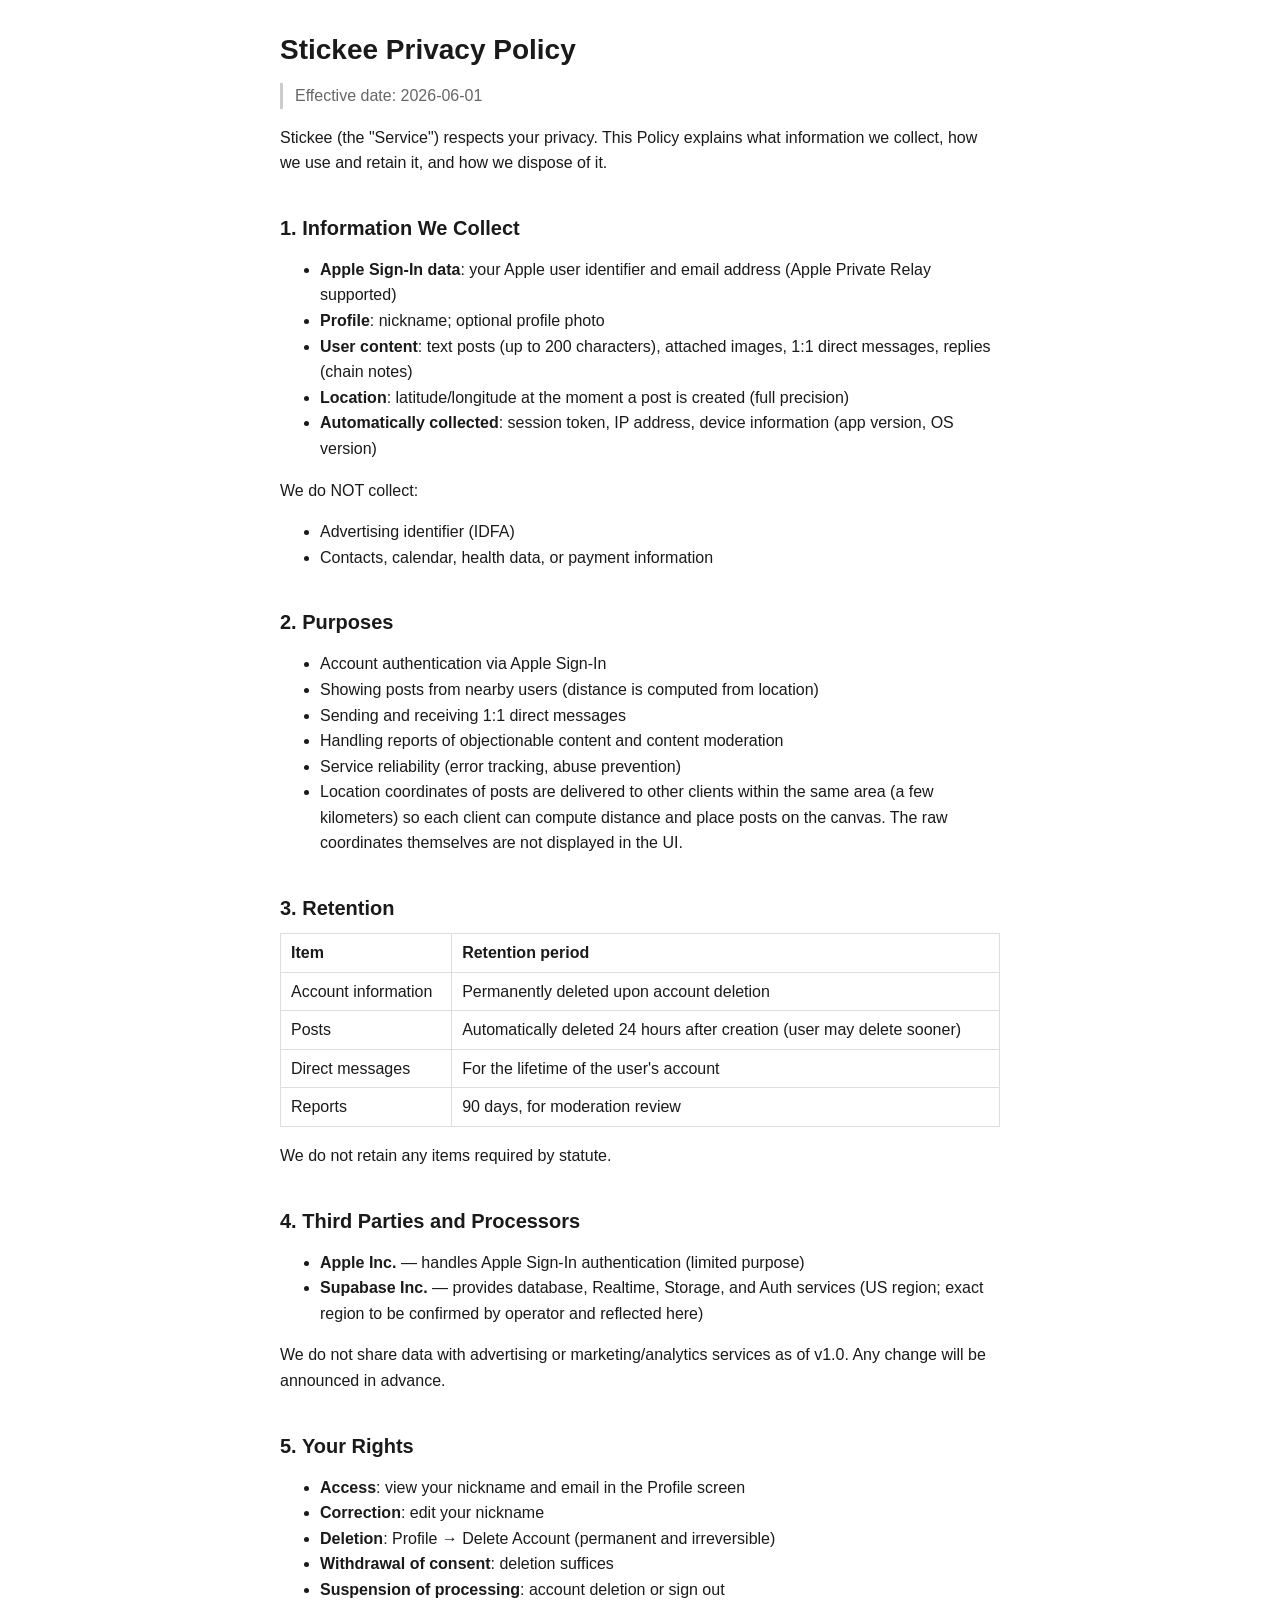
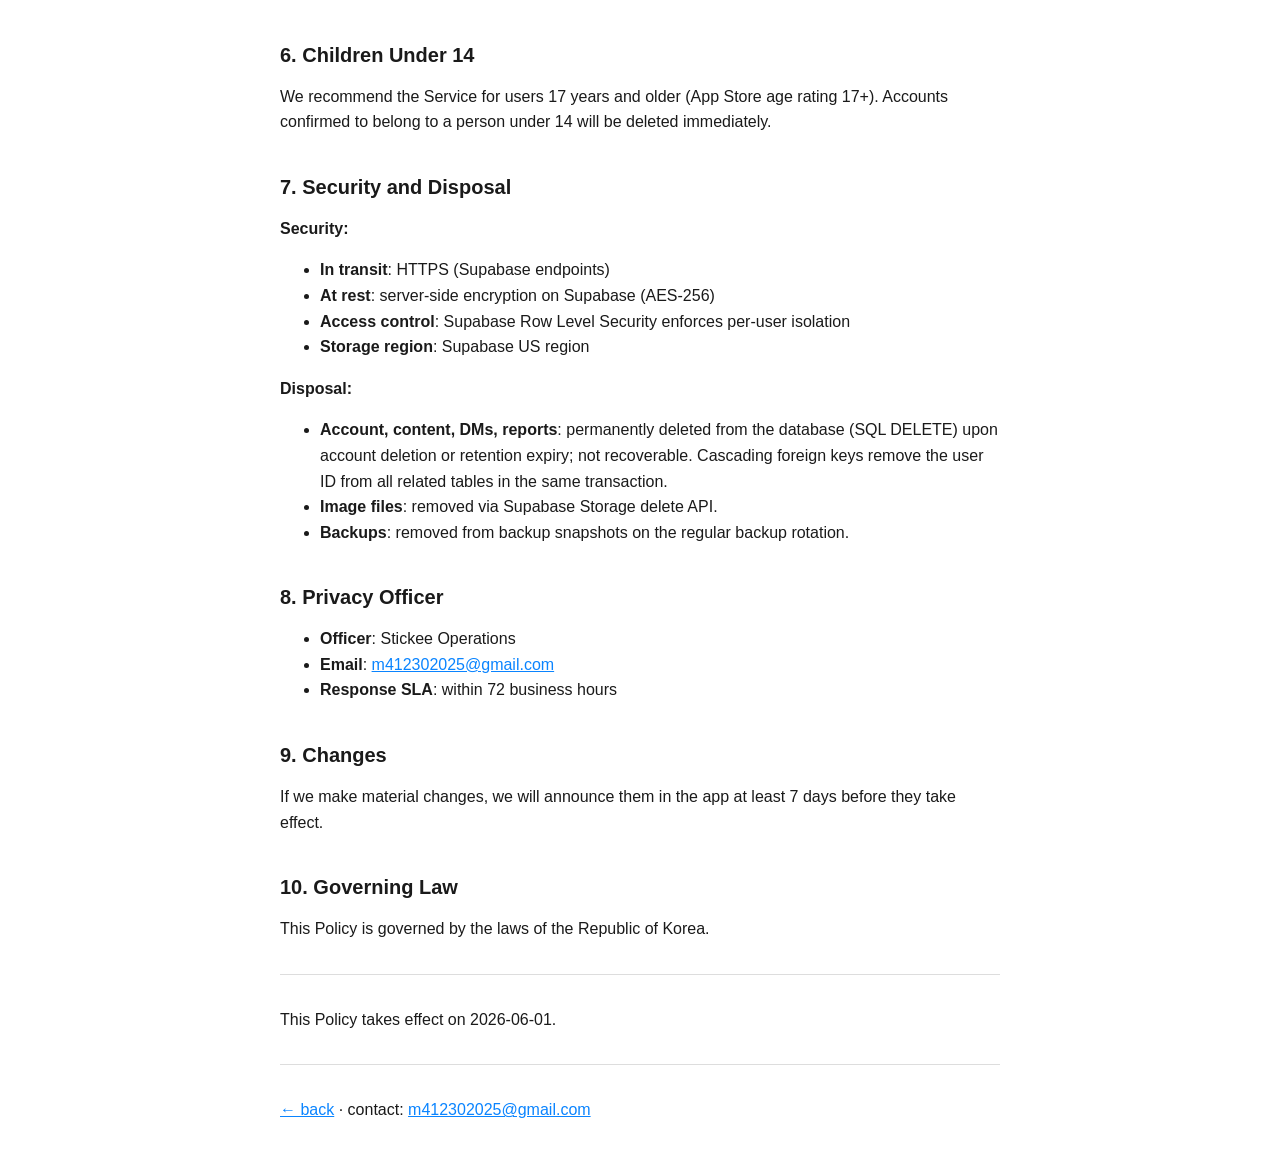
==== privacy.en.html @ 05cac7bc "Initial: Stickee legal documents" ====
<!doctype html>
<html lang="en">
<head>
<meta charset="utf-8">
<meta name="viewport" content="width=device-width,initial-scale=1">
<title>Stickee Privacy Policy</title>
<link rel="stylesheet" href="style.css">
</head>
<body>
<h1>Stickee Privacy Policy</h1>
<blockquote>
<p>Effective date: 2026-06-01</p>
</blockquote>
<p>Stickee (the "Service") respects your privacy. This Policy explains what information we collect, how we use and retain it, and how we dispose of it.</p>
<h2>1. Information We Collect</h2>
<ul>
<li><strong>Apple Sign-In data</strong>: your Apple user identifier and email address (Apple Private Relay supported)</li>
<li><strong>Profile</strong>: nickname; optional profile photo</li>
<li><strong>User content</strong>: text posts (up to 200 characters), attached images, 1:1 direct messages, replies (chain notes)</li>
<li><strong>Location</strong>: latitude/longitude at the moment a post is created (full precision)</li>
<li><strong>Automatically collected</strong>: session token, IP address, device information (app version, OS version)</li>
</ul>
<p>We do NOT collect:</p>
<ul>
<li>Advertising identifier (IDFA)</li>
<li>Contacts, calendar, health data, or payment information</li>
</ul>
<h2>2. Purposes</h2>
<ul>
<li>Account authentication via Apple Sign-In</li>
<li>Showing posts from nearby users (distance is computed from location)</li>
<li>Sending and receiving 1:1 direct messages</li>
<li>Handling reports of objectionable content and content moderation</li>
<li>Service reliability (error tracking, abuse prevention)</li>
<li>Location coordinates of posts are delivered to other clients within the same area (a few kilometers) so each client can compute distance and place posts on the canvas. The raw coordinates themselves are not displayed in the UI.</li>
</ul>
<h2>3. Retention</h2>
<markdown-accessiblity-table><table role="table">
<thead>
<tr>
<th>Item</th>
<th>Retention period</th>
</tr>
</thead>
<tbody>
<tr>
<td>Account information</td>
<td>Permanently deleted upon account deletion</td>
</tr>
<tr>
<td>Posts</td>
<td>Automatically deleted 24 hours after creation (user may delete sooner)</td>
</tr>
<tr>
<td>Direct messages</td>
<td>For the lifetime of the user's account</td>
</tr>
<tr>
<td>Reports</td>
<td>90 days, for moderation review</td>
</tr>
</tbody>
</table></markdown-accessiblity-table>
<p>We do not retain any items required by statute.</p>
<h2>4. Third Parties and Processors</h2>
<ul>
<li><strong>Apple Inc.</strong> — handles Apple Sign-In authentication (limited purpose)</li>
<li><strong>Supabase Inc.</strong> — provides database, Realtime, Storage, and Auth services (US region; exact region to be confirmed by operator and reflected here)</li>
</ul>
<p>We do not share data with advertising or marketing/analytics services as of v1.0. Any change will be announced in advance.</p>
<h2>5. Your Rights</h2>
<ul>
<li><strong>Access</strong>: view your nickname and email in the Profile screen</li>
<li><strong>Correction</strong>: edit your nickname</li>
<li><strong>Deletion</strong>: Profile → Delete Account (permanent and irreversible)</li>
<li><strong>Withdrawal of consent</strong>: deletion suffices</li>
<li><strong>Suspension of processing</strong>: account deletion or sign out</li>
</ul>
<h2>6. Children Under 14</h2>
<p>We recommend the Service for users 17 years and older (App Store age rating 17+). Accounts confirmed to belong to a person under 14 will be deleted immediately.</p>
<h2>7. Security and Disposal</h2>
<p><strong>Security:</strong></p>
<ul>
<li><strong>In transit</strong>: HTTPS (Supabase endpoints)</li>
<li><strong>At rest</strong>: server-side encryption on Supabase (AES-256)</li>
<li><strong>Access control</strong>: Supabase Row Level Security enforces per-user isolation</li>
<li><strong>Storage region</strong>: Supabase US region</li>
</ul>
<p><strong>Disposal:</strong></p>
<ul>
<li><strong>Account, content, DMs, reports</strong>: permanently deleted from the database (SQL DELETE) upon account deletion or retention expiry; not recoverable. Cascading foreign keys remove the user ID from all related tables in the same transaction.</li>
<li><strong>Image files</strong>: removed via Supabase Storage delete API.</li>
<li><strong>Backups</strong>: removed from backup snapshots on the regular backup rotation.</li>
</ul>
<h2>8. Privacy Officer</h2>
<ul>
<li><strong>Officer</strong>: Stickee Operations</li>
<li><strong>Email</strong>: <a href="mailto:m412302025@gmail.com">m412302025@gmail.com</a></li>
<li><strong>Response SLA</strong>: within 72 business hours</li>
</ul>
<h2>9. Changes</h2>
<p>If we make material changes, we will announce them in the app at least 7 days before they take effect.</p>
<h2>10. Governing Law</h2>
<p>This Policy is governed by the laws of the Republic of Korea.</p>
<hr>
<p>This Policy takes effect on 2026-06-01.</p><hr>
<p><a href="index.html">← back</a> · contact: <a href="mailto:m412302025@gmail.com">m412302025@gmail.com</a></p>
</body></html>
---- style.css ----
body {
  font-family: -apple-system, BlinkMacSystemFont, "Helvetica Neue", sans-serif;
  max-width: 720px;
  margin: 0 auto;
  padding: 32px 20px;
  line-height: 1.6;
  color: #1a1a1a;
}
@media (prefers-color-scheme: dark) {
  body { background: #0b0b0b; color: #eaeaea; }
  a { color: #6ab0ff; }
  table, th, td { border-color: #333; }
}
h1, h2 { line-height: 1.25; }
h1 { font-size: 28px; margin: 0 0 16px; }
h2 { font-size: 20px; margin: 32px 0 12px; padding-top: 8px; }
table { border-collapse: collapse; width: 100%; }
th, td { border: 1px solid #ddd; padding: 6px 10px; text-align: left; }
blockquote { color: #666; border-left: 3px solid #ccc; margin: 0; padding-left: 12px; }
hr { border: 0; border-top: 1px solid #ddd; margin: 32px 0; }
a { color: #0a84ff; }
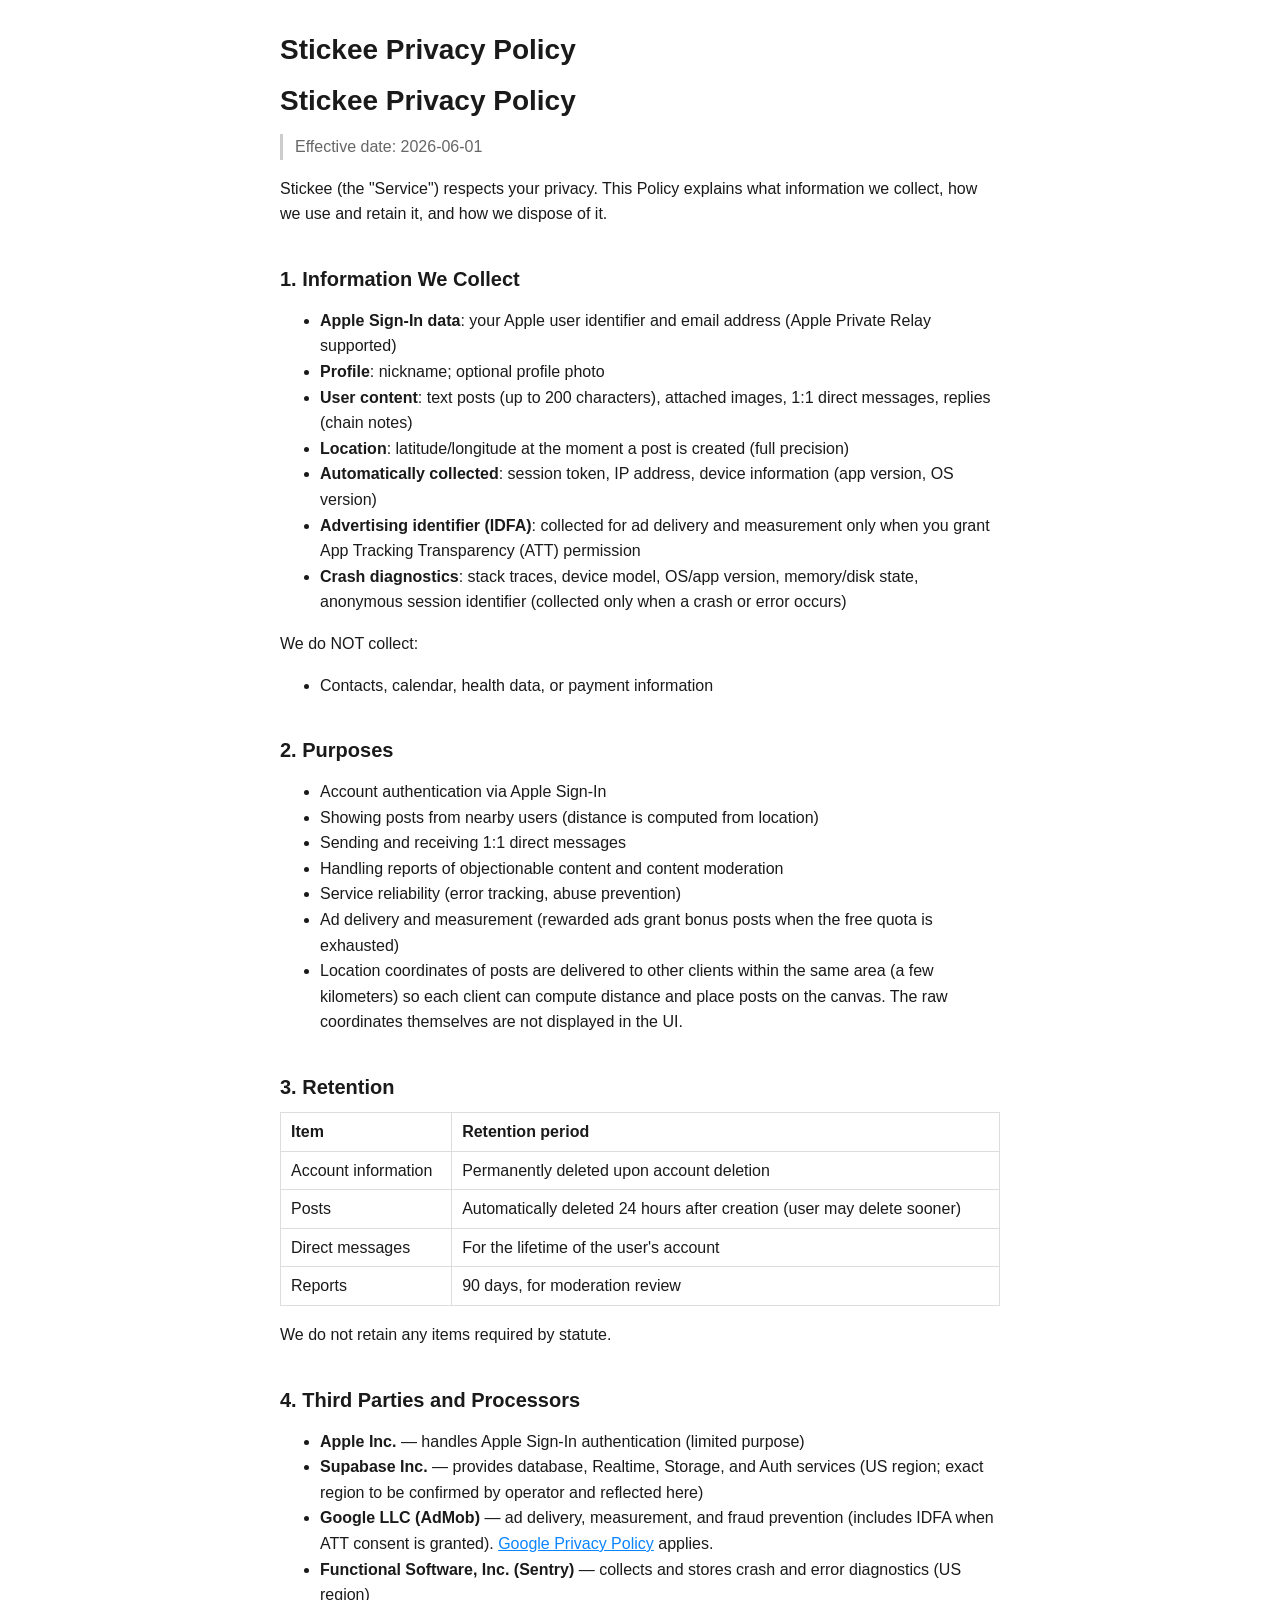
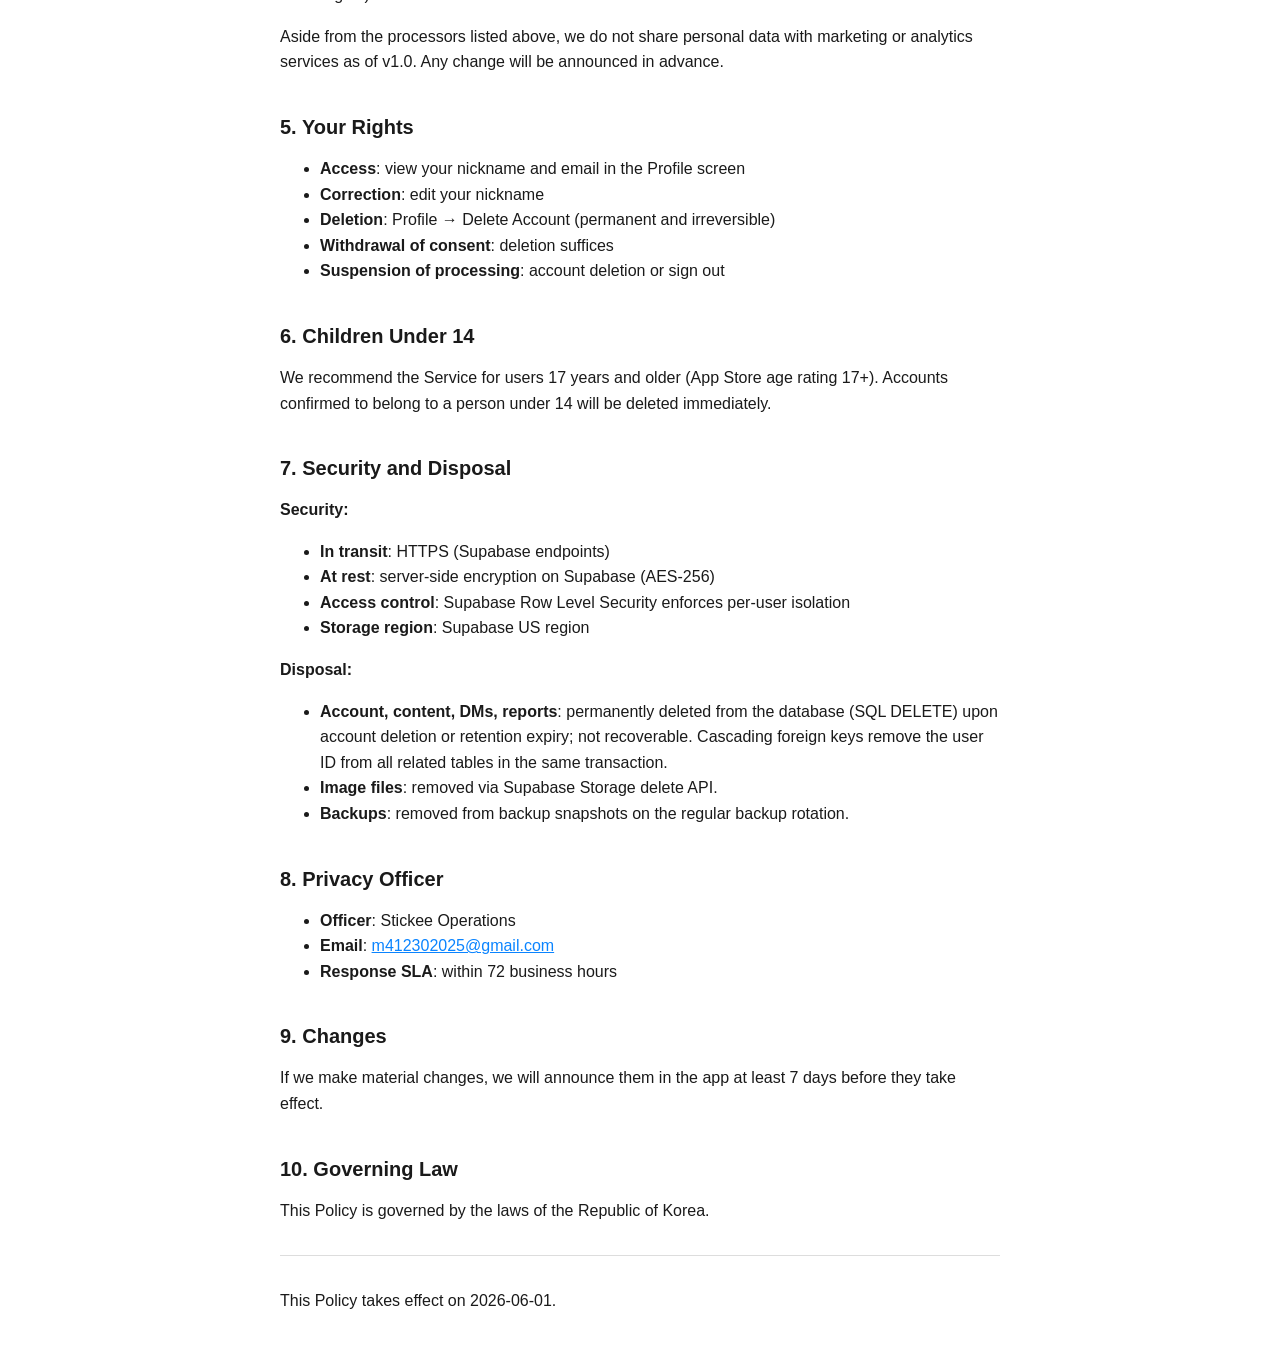
==== commit 8af6df4e: "docs: AdMob/ATT/Sentry/24h 보유기간 반영 + pandoc 재빌드 source-of-truth: stickee/ios/Stickee/Resources/Legal" ====
--- a/privacy.en.html
+++ b/privacy.en.html
@@ -1,41 +1,82 @@
-<!doctype html>
-<html lang="en">
+<!DOCTYPE html>
+<html xmlns="http://www.w3.org/1999/xhtml">
 <head>
-<meta charset="utf-8">
-<meta name="viewport" content="width=device-width,initial-scale=1">
-<title>Stickee Privacy Policy</title>
-<link rel="stylesheet" href="style.css">
+  <meta charset="utf-8" />
+  <meta name="generator" content="pandoc" />
+  <meta name="viewport" content="width=device-width, initial-scale=1.0, user-scalable=yes" />
+  <title>Stickee Privacy Policy</title>
+  <style>
+    /* Default styles provided by pandoc.
+    ** See https://pandoc.org/MANUAL.html#variables-for-html for config info.
+    */
+    span.smallcaps{font-variant: small-caps;}
+    div.columns{display: flex; gap: min(4vw, 1.5em);}
+    div.column{flex: auto; overflow-x: auto;}
+    div.hanging-indent{margin-left: 1.5em; text-indent: -1.5em;}
+    /* The extra [class] is a hack that increases specificity enough to
+       override a similar rule in reveal.js */
+    ul.task-list[class]{list-style: none;}
+    ul.task-list li input[type="checkbox"] {
+      font-size: inherit;
+      width: 0.8em;
+      margin: 0 0.8em 0.2em -1.6em;
+      vertical-align: middle;
+    }
+    .display.math{display: block; text-align: center; margin: 0.5rem auto;}
+  </style>
+  <link rel="stylesheet" href="style.css" />
 </head>
 <body>
-<h1>Stickee Privacy Policy</h1>
+<header id="title-block-header">
+<h1 class="title">Stickee Privacy Policy</h1>
+</header>
+<h1 id="stickee-privacy-policy">Stickee Privacy Policy</h1>
 <blockquote>
 <p>Effective date: 2026-06-01</p>
 </blockquote>
-<p>Stickee (the "Service") respects your privacy. This Policy explains what information we collect, how we use and retain it, and how we dispose of it.</p>
-<h2>1. Information We Collect</h2>
+<p>Stickee (the "Service") respects your privacy. This Policy explains
+what information we collect, how we use and retain it, and how we
+dispose of it.</p>
+<h2 id="1-information-we-collect">1. Information We Collect</h2>
 <ul>
-<li><strong>Apple Sign-In data</strong>: your Apple user identifier and email address (Apple Private Relay supported)</li>
+<li><strong>Apple Sign-In data</strong>: your Apple user identifier and
+email address (Apple Private Relay supported)</li>
 <li><strong>Profile</strong>: nickname; optional profile photo</li>
-<li><strong>User content</strong>: text posts (up to 200 characters), attached images, 1:1 direct messages, replies (chain notes)</li>
-<li><strong>Location</strong>: latitude/longitude at the moment a post is created (full precision)</li>
-<li><strong>Automatically collected</strong>: session token, IP address, device information (app version, OS version)</li>
+<li><strong>User content</strong>: text posts (up to 200 characters),
+attached images, 1:1 direct messages, replies (chain notes)</li>
+<li><strong>Location</strong>: latitude/longitude at the moment a post
+is created (full precision)</li>
+<li><strong>Automatically collected</strong>: session token, IP address,
+device information (app version, OS version)</li>
+<li><strong>Advertising identifier (IDFA)</strong>: collected for ad
+delivery and measurement only when you grant App Tracking Transparency
+(ATT) permission</li>
+<li><strong>Crash diagnostics</strong>: stack traces, device model,
+OS/app version, memory/disk state, anonymous session identifier
+(collected only when a crash or error occurs)</li>
 </ul>
 <p>We do NOT collect:</p>
 <ul>
-<li>Advertising identifier (IDFA)</li>
 <li>Contacts, calendar, health data, or payment information</li>
 </ul>
-<h2>2. Purposes</h2>
+<h2 id="2-purposes">2. Purposes</h2>
 <ul>
 <li>Account authentication via Apple Sign-In</li>
-<li>Showing posts from nearby users (distance is computed from location)</li>
+<li>Showing posts from nearby users (distance is computed from
+location)</li>
 <li>Sending and receiving 1:1 direct messages</li>
-<li>Handling reports of objectionable content and content moderation</li>
+<li>Handling reports of objectionable content and content
+moderation</li>
 <li>Service reliability (error tracking, abuse prevention)</li>
-<li>Location coordinates of posts are delivered to other clients within the same area (a few kilometers) so each client can compute distance and place posts on the canvas. The raw coordinates themselves are not displayed in the UI.</li>
+<li>Ad delivery and measurement (rewarded ads grant bonus posts when the
+free quota is exhausted)</li>
+<li>Location coordinates of posts are delivered to other clients within
+the same area (a few kilometers) so each client can compute distance and
+place posts on the canvas. The raw coordinates themselves are not
+displayed in the UI.</li>
 </ul>
-<h2>3. Retention</h2>
-<markdown-accessiblity-table><table role="table">
+<h2 id="3-retention">3. Retention</h2>
+<table>
 <thead>
 <tr>
 <th>Item</th>
@@ -49,7 +90,8 @@
 </tr>
 <tr>
 <td>Posts</td>
-<td>Automatically deleted 24 hours after creation (user may delete sooner)</td>
+<td>Automatically deleted 24 hours after creation (user may delete
+sooner)</td>
 </tr>
 <tr>
 <td>Direct messages</td>
@@ -60,49 +102,75 @@
 <td>90 days, for moderation review</td>
 </tr>
 </tbody>
-</table></markdown-accessiblity-table>
+</table>
 <p>We do not retain any items required by statute.</p>
-<h2>4. Third Parties and Processors</h2>
+<h2 id="4-third-parties-and-processors">4. Third Parties and
+Processors</h2>
 <ul>
-<li><strong>Apple Inc.</strong> — handles Apple Sign-In authentication (limited purpose)</li>
-<li><strong>Supabase Inc.</strong> — provides database, Realtime, Storage, and Auth services (US region; exact region to be confirmed by operator and reflected here)</li>
+<li><strong>Apple Inc.</strong> — handles Apple Sign-In authentication
+(limited purpose)</li>
+<li><strong>Supabase Inc.</strong> — provides database, Realtime,
+Storage, and Auth services (US region; exact region to be confirmed by
+operator and reflected here)</li>
+<li><strong>Google LLC (AdMob)</strong> — ad delivery, measurement, and
+fraud prevention (includes IDFA when ATT consent is granted). <a
+href="https://policies.google.com/privacy">Google Privacy Policy</a>
+applies.</li>
+<li><strong>Functional Software, Inc. (Sentry)</strong> — collects and
+stores crash and error diagnostics (US region)</li>
 </ul>
-<p>We do not share data with advertising or marketing/analytics services as of v1.0. Any change will be announced in advance.</p>
-<h2>5. Your Rights</h2>
+<p>Aside from the processors listed above, we do not share personal data
+with marketing or analytics services as of v1.0. Any change will be
+announced in advance.</p>
+<h2 id="5-your-rights">5. Your Rights</h2>
 <ul>
-<li><strong>Access</strong>: view your nickname and email in the Profile screen</li>
+<li><strong>Access</strong>: view your nickname and email in the Profile
+screen</li>
 <li><strong>Correction</strong>: edit your nickname</li>
-<li><strong>Deletion</strong>: Profile → Delete Account (permanent and irreversible)</li>
+<li><strong>Deletion</strong>: Profile → Delete Account (permanent and
+irreversible)</li>
 <li><strong>Withdrawal of consent</strong>: deletion suffices</li>
-<li><strong>Suspension of processing</strong>: account deletion or sign out</li>
+<li><strong>Suspension of processing</strong>: account deletion or sign
+out</li>
 </ul>
-<h2>6. Children Under 14</h2>
-<p>We recommend the Service for users 17 years and older (App Store age rating 17+). Accounts confirmed to belong to a person under 14 will be deleted immediately.</p>
-<h2>7. Security and Disposal</h2>
+<h2 id="6-children-under-14">6. Children Under 14</h2>
+<p>We recommend the Service for users 17 years and older (App Store age
+rating 17+). Accounts confirmed to belong to a person under 14 will be
+deleted immediately.</p>
+<h2 id="7-security-and-disposal">7. Security and Disposal</h2>
 <p><strong>Security:</strong></p>
 <ul>
 <li><strong>In transit</strong>: HTTPS (Supabase endpoints)</li>
-<li><strong>At rest</strong>: server-side encryption on Supabase (AES-256)</li>
-<li><strong>Access control</strong>: Supabase Row Level Security enforces per-user isolation</li>
+<li><strong>At rest</strong>: server-side encryption on Supabase
+(AES-256)</li>
+<li><strong>Access control</strong>: Supabase Row Level Security
+enforces per-user isolation</li>
 <li><strong>Storage region</strong>: Supabase US region</li>
 </ul>
 <p><strong>Disposal:</strong></p>
 <ul>
-<li><strong>Account, content, DMs, reports</strong>: permanently deleted from the database (SQL DELETE) upon account deletion or retention expiry; not recoverable. Cascading foreign keys remove the user ID from all related tables in the same transaction.</li>
-<li><strong>Image files</strong>: removed via Supabase Storage delete API.</li>
-<li><strong>Backups</strong>: removed from backup snapshots on the regular backup rotation.</li>
+<li><strong>Account, content, DMs, reports</strong>: permanently deleted
+from the database (SQL DELETE) upon account deletion or retention
+expiry; not recoverable. Cascading foreign keys remove the user ID from
+all related tables in the same transaction.</li>
+<li><strong>Image files</strong>: removed via Supabase Storage delete
+API.</li>
+<li><strong>Backups</strong>: removed from backup snapshots on the
+regular backup rotation.</li>
 </ul>
-<h2>8. Privacy Officer</h2>
+<h2 id="8-privacy-officer">8. Privacy Officer</h2>
 <ul>
 <li><strong>Officer</strong>: Stickee Operations</li>
-<li><strong>Email</strong>: <a href="mailto:m412302025@gmail.com">m412302025@gmail.com</a></li>
+<li><strong>Email</strong>: <a
+href="mailto:m412302025@gmail.com">m412302025@gmail.com</a></li>
 <li><strong>Response SLA</strong>: within 72 business hours</li>
 </ul>
-<h2>9. Changes</h2>
-<p>If we make material changes, we will announce them in the app at least 7 days before they take effect.</p>
-<h2>10. Governing Law</h2>
+<h2 id="9-changes">9. Changes</h2>
+<p>If we make material changes, we will announce them in the app at
+least 7 days before they take effect.</p>
+<h2 id="10-governing-law">10. Governing Law</h2>
 <p>This Policy is governed by the laws of the Republic of Korea.</p>
-<hr>
-<p>This Policy takes effect on 2026-06-01.</p><hr>
-<p><a href="index.html">← back</a> · contact: <a href="mailto:m412302025@gmail.com">m412302025@gmail.com</a></p>
-</body></html>
+<hr />
+<p>This Policy takes effect on 2026-06-01.</p>
+</body>
+</html>
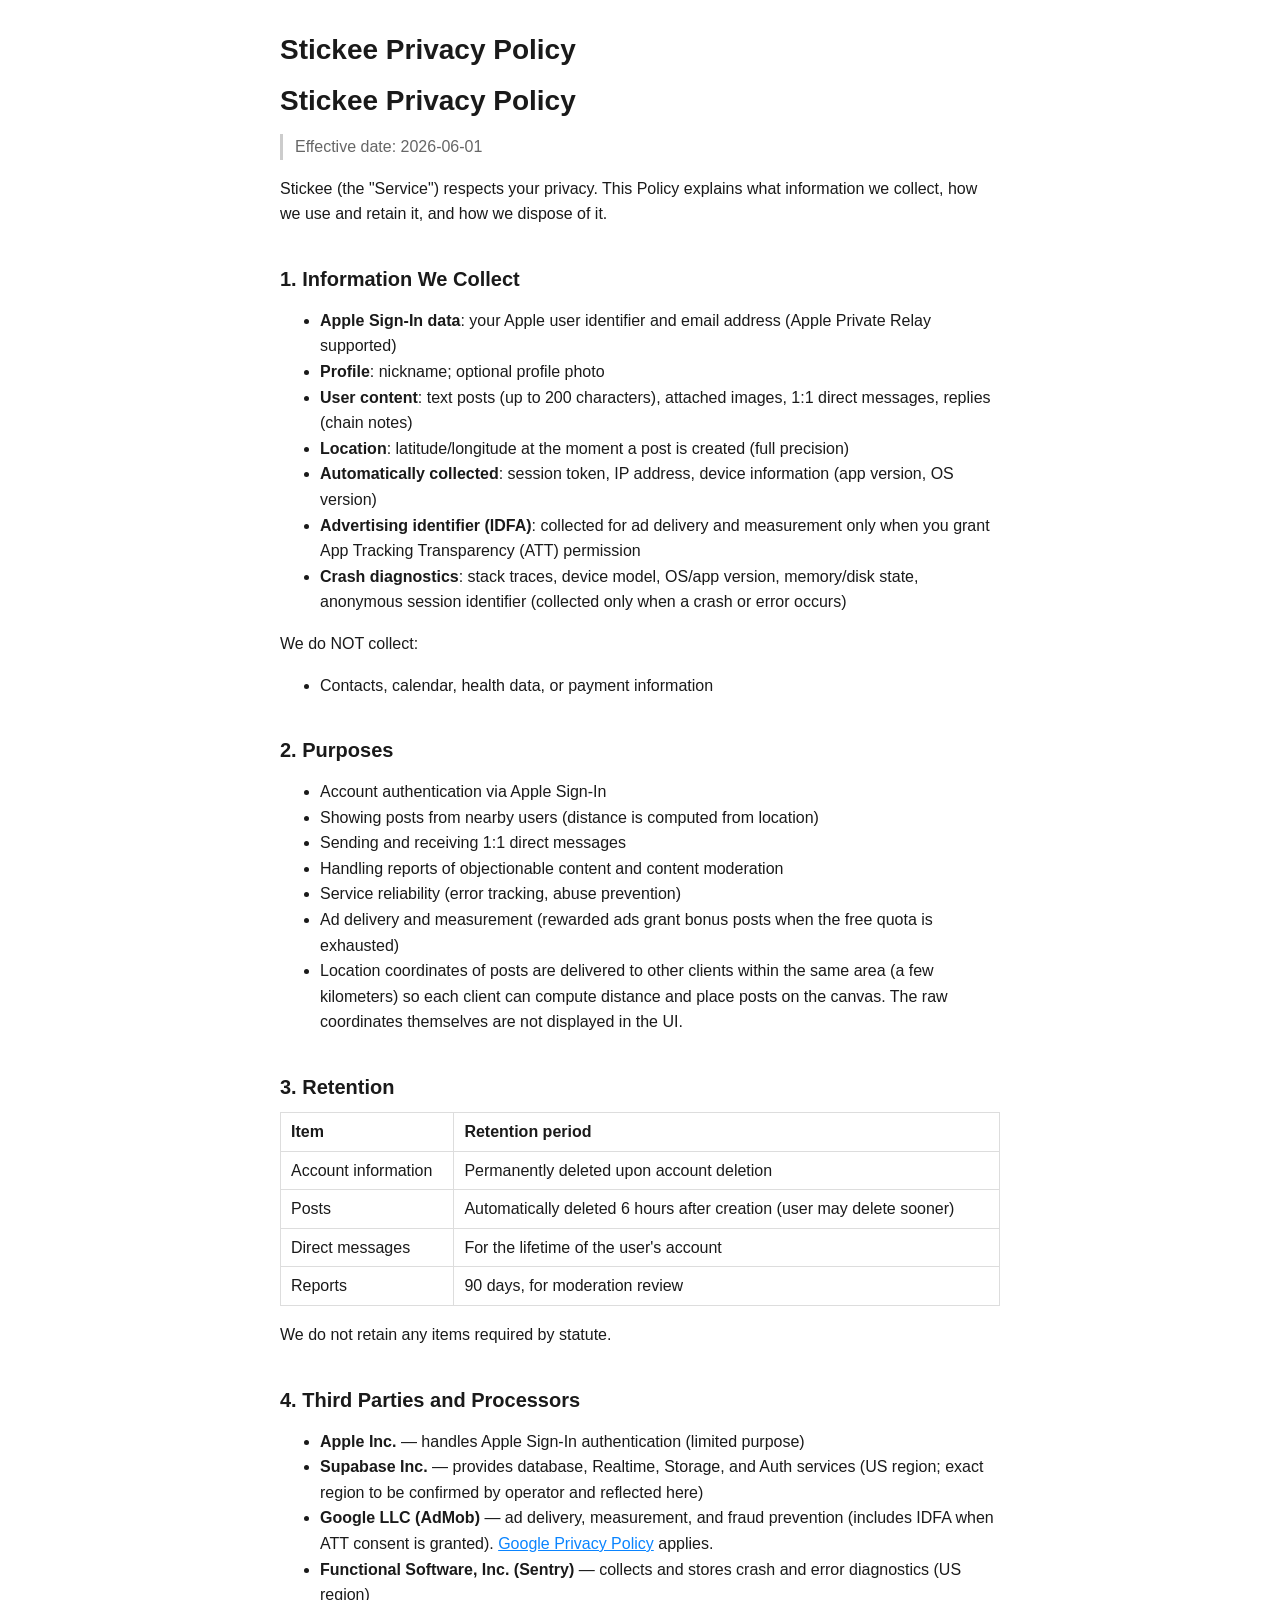
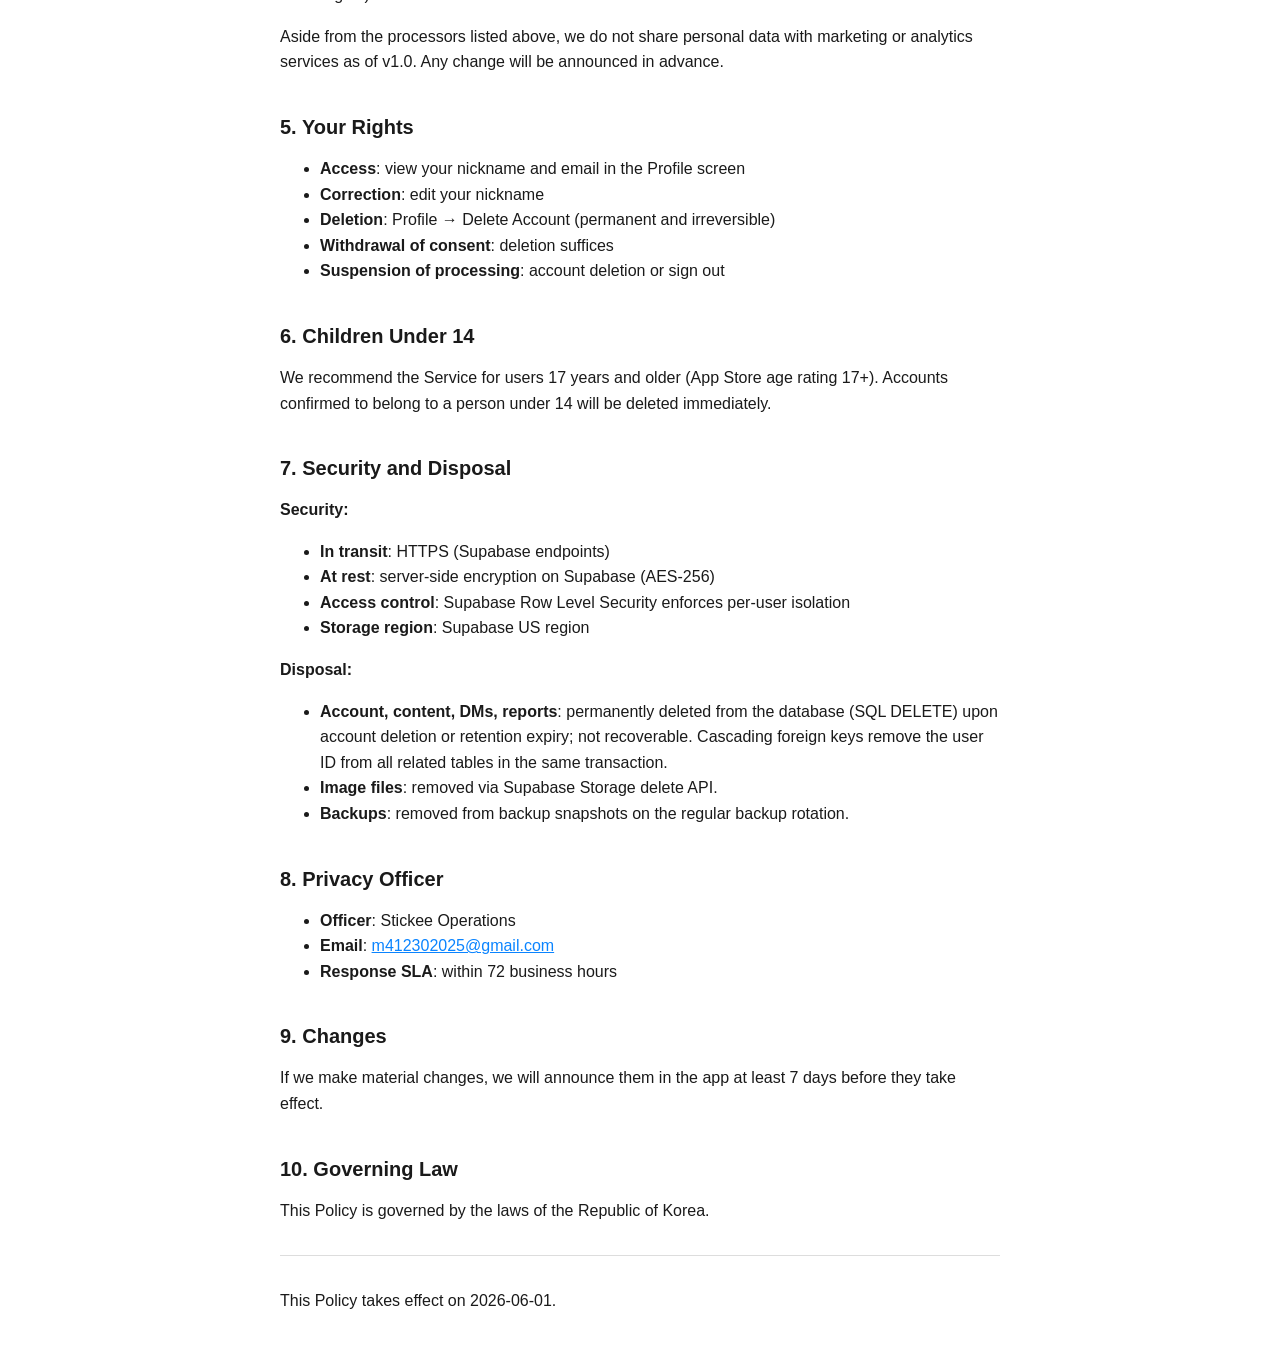
==== commit 579433a4: "docs: 보유기간 24h → 6h (3개 언어) 본 앱 TTL 변경 (migration 00045) 에 맞춰 privacy policy 보유기간 갱신. ko/en/ja 동시. 신" ====
--- a/privacy.en.html
+++ b/privacy.en.html
@@ -90,7 +90,7 @@
 </tr>
 <tr>
 <td>Posts</td>
-<td>Automatically deleted 24 hours after creation (user may delete
+<td>Automatically deleted 6 hours after creation (user may delete
 sooner)</td>
 </tr>
 <tr>
